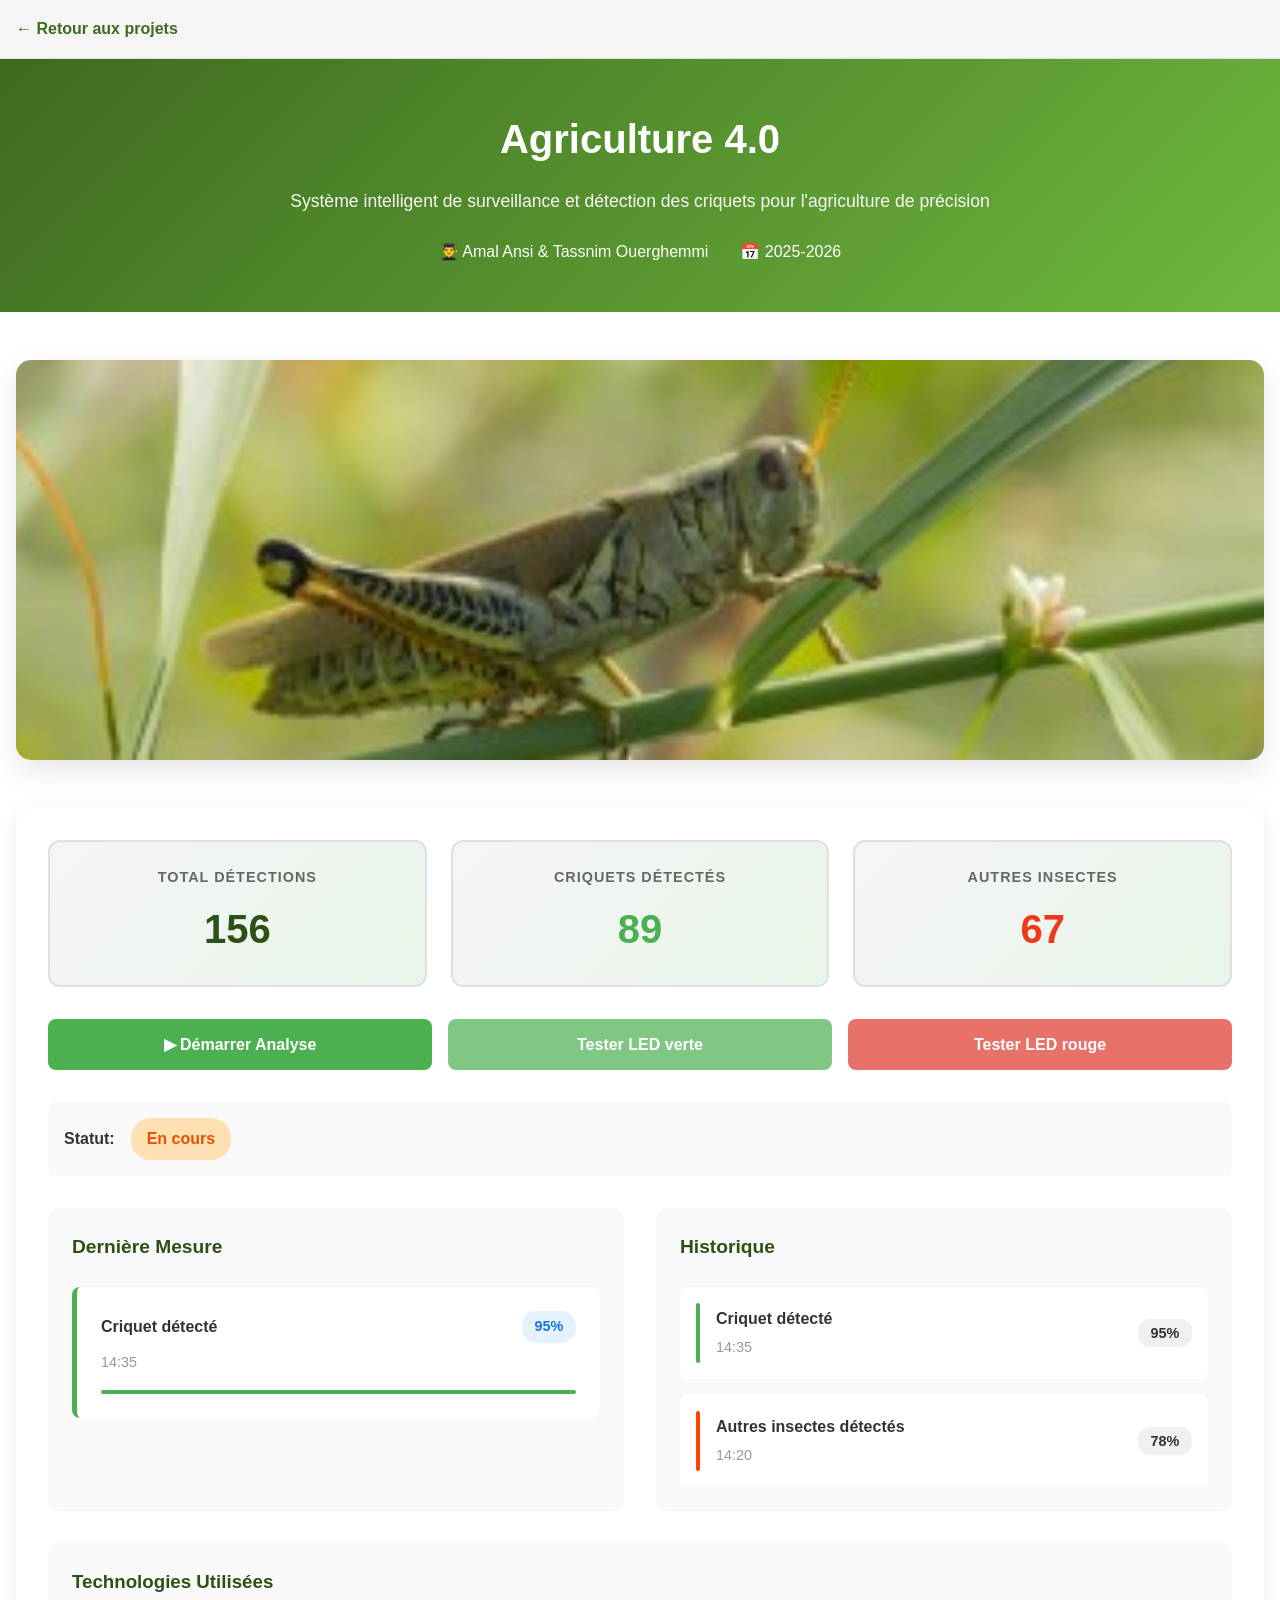
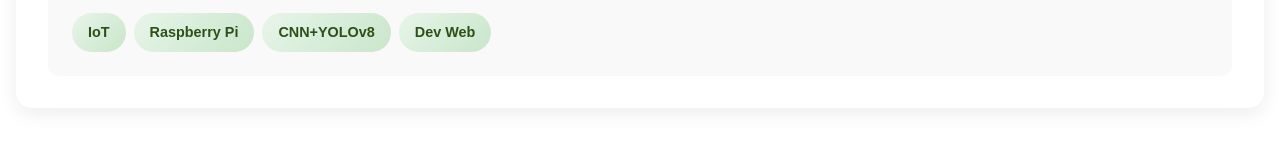
==== SmartAgriCom with html+css+js - Copie/agriculture4.html @ d2887321 "Version finale complète" ====
<!DOCTYPE html>
<html lang="fr">
<head>
    <meta charset="UTF-8">
    <meta name="viewport" content="width=device-width, initial-scale=1.0">
    <title>Agriculture 4.0 - Smart AgriCom</title>
    <link rel="stylesheet" href="https://cdnjs.cloudflare.com/ajax/libs/font-awesome/6.4.0/css/all.min.css">
    <link rel="stylesheet" href="criquets.css">
</head>
<body>
    <div class="projet-detail-page">
        <!-- ===== HEADER BACK ===== -->
        <div class="header-back">
            <div class="container">
                <a href="#" class="back-link" onclick="history.back(); return false;">← Retour aux projets</a>
            </div>
        </div>

        <!-- ===== PROJECT HEADER ===== -->
        <div class="projet-header">
            <div class="container">
                <h1>Agriculture 4.0</h1>
                <p>Système intelligent de surveillance et détection des criquets pour l'agriculture de précision</p>
                <div class="projet-meta">
                    <span class="meta-item">👨‍🎓 Amal Ansi & Tassnim Ouerghemmi</span>
                    <span class="meta-item">📅 2025-2026</span>
                </div>
            </div>
        </div>

        <!-- ===== MAIN CONTENT ===== -->
        <div class="container">
            <div class="detail-content">
                <!-- PROJECT IMAGE -->
                <div class="project-image">
                    <img src="assets/img/138.jpg" alt="Agriculture 4.0">
                </div>

                <!-- DASHBOARD -->
                <div class="dashboard">
                    <!-- STATISTICS ROW -->
                    <div class="stats-row">
                        <div class="stat-card">
                            <div class="stat-label">Total détections</div>
                            <div class="stat-value">156</div>
                        </div>
                        <div class="stat-card">
                            <div class="stat-label">Criquets détectés</div>
                            <div class="stat-value" style="color: #4caf50;">89</div>
                        </div>
                        <div class="stat-card">
                            <div class="stat-label">Autres insectes</div>
                            <div class="stat-value" style="color: #f13919;">67</div>
                        </div>
                    </div>

                    <!-- ACTION BUTTONS -->
                    <div class="actions-row">
                        <button class="action-btn btn-start" id="btn-start">
                            ▶ Démarrer Analyse
                        </button>
                        <button class="action-btn btn-stop hidden" id="btn-stop">
                            ⏹ Arrêter Analyse
                        </button>
                        <button class="action-btn btn-test-green" id="btn-test-green">
                            Tester LED verte
                        </button>
                        <button class="action-btn btn-test-red" id="btn-test-red">
                            Tester LED rouge
                        </button>
                    </div>

                    <!-- STATUS BAR -->
                    <div class="status-bar">
                        <span class="status-label">Statut:</span>
                        <span class="status-encours">En cours</span>
                    </div>

                    <!-- CAMERA SECTION (Hidden by default) -->
                    <div class="camera-section hidden" id="camera-section">
                        <h3>Flux de Caméra - Détection en Direct</h3>
                        <div class="camera-container">
                            <video id="camera-video" playsinline autoplay></video>
                            <canvas id="camera-canvas" style="display: none;"></canvas>
                            <div class="camera-overlay">
                                <div class="detection-info">
                                    <p id="detection-status">Initialisation caméra...</p>
                                    <div class="detection-counter">
                                        <span>Criquets détectés: <strong id="crickets-count">0</strong></span>
                                    </div>
                                </div>
                            </div>
                        </div>
                    </div>

                    <!-- LATEST MEASUREMENT & HISTORY -->
                    <div class="content-grid">
                        <div class="latest-section">
                            <h3>Dernière Mesure</h3>
                            <div class="latest-item">
                                <div class="latest-header">
                                    <span class="latest-title">Criquet détecté</span>
                                    <span class="latest-percentage">95%</span>
                                </div>
                                <div class="latest-time">14:35</div>
                                <div class="latest-indicator" style="background-color: #4caf50;"></div>
                            </div>
                        </div>

                        <div class="history-section">
                            <h3>Historique</h3>
                            <div class="history-list">
                                <!-- History Item 1 -->
                                <div class="history-item">
                                    <div class="history-marker" style="border-left-color: #4caf50;"></div>
                                    <div class="history-info">
                                        <div class="history-message">Criquet détecté</div>
                                        <div class="history-time">14:35</div>
                                    </div>
                                    <div class="history-percentage">
                                        <span class="percentage-value">95%</span>
                                    </div>
                                </div>

                                <!-- History Item 2 -->
                                <div class="history-item">
                                    <div class="history-marker" style="border-left-color: #ff4400;"></div>
                                    <div class="history-info">
                                        <div class="history-message">Autres insectes détectés</div>
                                        <div class="history-time">14:20</div>
                                    </div>
                                    <div class="history-percentage">
                                        <span class="percentage-value">78%</span>
                                    </div>
                                </div>
                            </div>
                        </div>
                    </div>

                    <!-- TECHNOLOGIES SECTION -->
                    <div class="tech-section">
                        <h3>Technologies Utilisées</h3>
                        <div class="tech-badges">
                            <span class="tech-badge">IoT</span>
                            <span class="tech-badge">Raspberry Pi</span>
                            <span class="tech-badge">CNN+YOLOv8</span>
                            <span class="tech-badge">Dev Web</span>
                        </div>
                    </div>
                </div>
            </div>
        </div>
    </div>

    <!-- MODAL FOR CAMERA ERROR -->
    <div class="modal hidden" id="error-modal">
        <div class="modal-content">
            <div class="modal-header">
                <h2>Accès à la Caméra</h2>
                <button class="modal-close" id="modal-close">&times;</button>
            </div>
            <div class="modal-body">
                <p id="error-message">Une erreur s'est produite lors de l'accès à la caméra.</p>
            </div>
            <div class="modal-footer">
                <button class="btn-ok" id="btn-ok">OK</button>
            </div>
        </div>
    </div>

    <script src="criquets.js"></script>
</body>
</html>
---- SmartAgriCom with html+css+js - Copie/criquets.css ----
* {
    margin: 0;
    padding: 0;
    box-sizing: border-box;
}

html {
    scroll-behavior: smooth;
}

body {
    font-family: 'Segoe UI', Tahoma, Geneva, Verdana, sans-serif;
    line-height: 1.6;
    color: #2c3e50;
    background-color: #fff;
}

.container {
    max-width: 1280px;
    margin: 0 auto;
    padding: 0 1rem;
}

.hidden {
    display: none !important;
}

/* ===== HEADER BACK ===== */
.header-back {
    background: #f5f5f5;
    padding: 1rem 0;
    border-bottom: 1px solid #e0e0e0;
}

.back-link {
    color: #3d6b1f;
    text-decoration: none;
    font-weight: 600;
    transition: all 0.3s ease;
    display: inline-block;
    cursor: pointer;
}

.back-link:hover {
    color: #2d5016;
    transform: translateX(-5px);
}

/* ===== PROJECT HEADER ===== */
.projet-header {
    background: linear-gradient(135deg, #3d6b1f 0%, #6fb73e 100%);
    color: white;
    padding: 3rem 0;
    text-align: center;
}

.projet-header h1 {
    font-size: 2.5rem;
    margin-bottom: 1rem;
    font-weight: bold;
}

.projet-header p {
    font-size: 1.1rem;
    opacity: 0.95;
    margin-bottom: 1.5rem;
}

.projet-meta {
    display: flex;
    gap: 2rem;
    justify-content: center;
    flex-wrap: wrap;
}

.meta-item {
    font-size: 1rem;
}

/* ===== DETAIL CONTENT ===== */
.detail-content {
    padding: 3rem 0;
}

.project-image {
    margin-bottom: 3rem;
    border-radius: 15px;
    overflow: hidden;
    box-shadow: 0 10px 30px rgba(0, 0, 0, 0.1);
}

.project-image img {
    width: 100%;
    height: 400px;
    object-fit: cover;
    display: block;
}

/* ===== DASHBOARD ===== */
.dashboard {
    background: white;
    border-radius: 15px;
    padding: 2rem;
    box-shadow: 0 5px 20px rgba(0, 0, 0, 0.08);
}

/* STATISTICS ROW */
.stats-row {
    display: grid;
    grid-template-columns: repeat(auto-fit, minmax(200px, 1fr));
    gap: 1.5rem;
    margin-bottom: 2rem;
}

.stat-card {
    background: linear-gradient(135deg, #f5f5f5 0%, #e8f5e9 100%);
    padding: 1.5rem;
    border-radius: 12px;
    text-align: center;
    border: 2px solid #e0e0e0;
}

.stat-label {
    color: #666;
    font-size: 0.9rem;
    font-weight: 600;
    text-transform: uppercase;
    margin-bottom: 0.5rem;
    letter-spacing: 1px;
}

.stat-value {
    font-size: 2.5rem;
    font-weight: 800;
    color: #2d5016;
}

/* ACTIONS ROW */
.actions-row {
    display: grid;
    grid-template-columns: repeat(auto-fit, minmax(150px, 1fr));
    gap: 1rem;
    margin-bottom: 2rem;
}

.action-btn {
    padding: 1rem 1.5rem;
    border: none;
    border-radius: 8px;
    font-size: 1rem;
    font-weight: 600;
    cursor: pointer;
    transition: all 0.3s ease;
    text-align: center;
}

.btn-start {
    background: #4caf50;
    color: white;
}

.btn-start:hover {
    background: #45a049;
    transform: translateY(-2px);
    box-shadow: 0 5px 15px rgba(76, 175, 80, 0.3);
}

.btn-stop {
    background: #f44336;
    color: white;
}

.btn-stop:hover {
    background: #da190b;
    transform: translateY(-2px);
    box-shadow: 0 5px 15px rgba(244, 67, 54, 0.3);
}

.btn-test-green {
    background: #81c784;
    color: white;
}

.btn-test-green:hover {
    background: #66bb6a;
    transform: translateY(-2px);
    box-shadow: 0 5px 15px rgba(129, 199, 132, 0.3);
}

.btn-test-red {
    background: #e87169;
    color: white;
}

.btn-test-red:hover {
    background: #ec4827;
    transform: translateY(-2px);
    box-shadow: 0 5px 15px rgba(232, 113, 105, 0.3);
}

/* STATUS BAR */
.status-bar {
    padding: 1rem;
    background: #f9f9f9;
    border-radius: 8px;
    margin-bottom: 2rem;
    display: flex;
    align-items: center;
    gap: 1rem;
}

.status-label {
    font-weight: 600;
    color: #333;
}

.status-deploye {
    background: #c8e6c9;
    color: #1b5e20;
    padding: 0.5rem 1rem;
    border-radius: 20px;
    font-weight: 600;
}

.status-encours {
    background: #ffe0b2;
    color: #e65100;
    padding: 0.5rem 1rem;
    border-radius: 20px;
    font-weight: 600;
}

.status-prototype {
    background: #bbdefb;
    color: #01579b;
    padding: 0.5rem 1rem;
    border-radius: 20px;
    font-weight: 600;
}

/* CAMERA SECTION */
.camera-section {
    background: #f9f9f9;
    padding: 2rem;
    border-radius: 10px;
    margin-bottom: 2rem;
}

.camera-section h3 {
    color: #2d5016;
    margin-bottom: 1.5rem;
    font-size: 1.2rem;
}

.camera-container {
    position: relative;
    width: 100%;
    max-width: 600px;
    margin: 0 auto;
    background: #000;
    border-radius: 10px;
    overflow: hidden;
    box-shadow: 0 5px 15px rgba(0, 0, 0, 0.2);
}

#camera-video {
    width: 100%;
    height: auto;
    display: block;
    transform: scaleX(-1);
}

.camera-overlay {
    position: absolute;
    top: 0;
    left: 0;
    right: 0;
    bottom: 0;
    pointer-events: none;
}

.detection-info {
    position: absolute;
    bottom: 0;
    left: 0;
    right: 0;
    background: rgba(0, 0, 0, 0.7);
    color: white;
    padding: 1rem;
    text-align: center;
}

.detection-info p {
    margin: 0;
    font-weight: 600;
    margin-bottom: 0.5rem;
}

.detection-counter {
    font-size: 0.9rem;
    color: #81c784;
}

.detection-counter strong {
    color: #4caf50;
    font-size: 1.1rem;
}

/* CONTENT GRID */
.content-grid {
    display: grid;
    grid-template-columns: 1fr 1fr;
    gap: 2rem;
    margin-bottom: 2rem;
}

.latest-section,
.history-section {
    background: #f9f9f9;
    padding: 1.5rem;
    border-radius: 10px;
}

.latest-section h3,
.history-section h3 {
    color: #2d5016;
    margin-bottom: 1.5rem;
    font-size: 1.2rem;
}

.latest-item {
    background: white;
    padding: 1.5rem;
    border-radius: 8px;
    border-left: 5px solid #4caf50;
}

.latest-header {
    display: flex;
    justify-content: space-between;
    align-items: center;
    margin-bottom: 0.5rem;
}

.latest-title {
    font-weight: 600;
    color: #333;
}

.latest-percentage {
    background: #e3f2fd;
    color: #1976d2;
    padding: 0.3rem 0.8rem;
    border-radius: 15px;
    font-size: 0.9rem;
    font-weight: 600;
}

.latest-time {
    color: #999;
    font-size: 0.9rem;
    margin-bottom: 1rem;
}

.latest-indicator {
    height: 4px;
    border-radius: 2px;
    background: #4caf50;
}

.history-list {
    display: flex;
    flex-direction: column;
    gap: 1rem;
}

.history-item {
    background: white;
    padding: 1rem;
    border-radius: 8px;
    display: flex;
    align-items: center;
    gap: 1rem;
}

.history-marker {
    width: 4px;
    height: 60px;
    border-radius: 2px;
    border-left: 4px solid;
    flex-shrink: 0;
}

.history-info {
    flex: 1;
}

.history-message {
    font-weight: 600;
    color: #333;
    margin-bottom: 0.25rem;
}

.history-time {
    color: #999;
    font-size: 0.9rem;
}

.history-percentage {
    text-align: right;
}

.percentage-value {
    background: #f0f0f0;
    color: #333;
    padding: 0.4rem 0.8rem;
    border-radius: 12px;
    font-weight: 600;
    font-size: 0.9rem;
}

/* TECHNOLOGIES SECTION */
.tech-section {
    background: #f9f9f9;
    padding: 1.5rem;
    border-radius: 10px;
}

.tech-section h3 {
    color: #2d5016;
    margin-bottom: 1rem;
}

.tech-badges {
    display: flex;
    flex-wrap: wrap;
    gap: 0.5rem;
}

.tech-badge {
    background: linear-gradient(135deg, #e8f5e9 0%, #c8e6c9 100%);
    color: #2d5016;
    padding: 0.5rem 1rem;
    border-radius: 20px;
    font-weight: 600;
    font-size: 0.9rem;
}

/* MODAL */
.modal {
    position: fixed;
    top: 0;
    left: 0;
    right: 0;
    bottom: 0;
    background: rgba(0, 0, 0, 0.5);
    display: flex;
    align-items: center;
    justify-content: center;
    z-index: 1000;
}

.modal-content {
    background: white;
    border-radius: 10px;
    box-shadow: 0 5px 20px rgba(0, 0, 0, 0.3);
    max-width: 400px;
    width: 90%;
}

.modal-header {
    display: flex;
    justify-content: space-between;
    align-items: center;
    padding: 1.5rem;
    border-bottom: 1px solid #e0e0e0;
}

.modal-header h2 {
    color: #2d5016;
    font-size: 1.3rem;
    margin: 0;
}

.modal-close {
    background: none;
    border: none;
    font-size: 1.5rem;
    cursor: pointer;
    color: #999;
}

.modal-body {
    padding: 1.5rem;
}

.modal-body p {
    color: #666;
    margin: 0;
}

.modal-footer {
    padding: 1rem 1.5rem;
    border-top: 1px solid #e0e0e0;
    display: flex;
    justify-content: flex-end;
}

.btn-ok {
    background: #3d6b1f;
    color: white;
    padding: 0.7rem 1.5rem;
    border: none;
    border-radius: 5px;
    cursor: pointer;
    font-weight: 600;
    transition: all 0.3s ease;
}

.btn-ok:hover {
    background: #2d5016;
}

/* RESPONSIVE */
@media (max-width: 968px) {
    .project-image img {
        height: 300px;
    }

    .content-grid {
        grid-template-columns: 1fr;
    }

    .actions-row {
        grid-template-columns: 1fr 1fr;
    }

    .projet-header h1 {
        font-size: 1.8rem;
    }

    .projet-meta {
        flex-direction: column;
        gap: 1rem;
    }
}

@media (max-width: 600px) {
    .project-image img {
        height: 250px;
    }

    .stats-row {
        grid-template-columns: 1fr;
    }

    .actions-row {
        grid-template-columns: 1fr;
    }

    .latest-header {
        flex-direction: column;
        align-items: flex-start;
        gap: 0.5rem;
    }

    .projet-header {
        padding: 2rem 0;
    }

    .projet-header h1 {
        font-size: 1.5rem;
    }

    .projet-header p {
        font-size: 1rem;
    }

    .detail-content {
        padding: 2rem 0;
    }

    .dashboard {
        padding: 1.5rem;
    }

    .stat-value {
        font-size: 2rem;
    }

    .action-btn {
        padding: 0.8rem 1rem;
        font-size: 0.9rem;
    }
}

@media (max-width: 360px) {
    .projet-header h1 {
        font-size: 1.3rem;
    }

    .stat-card {
        padding: 1rem;
    }

    .stat-label {
        font-size: 0.8rem;
    }

    .stat-value {
        font-size: 1.8rem;
    }

    .action-btn {
        padding: 0.7rem 0.8rem;
        font-size: 0.85rem;
    }
}
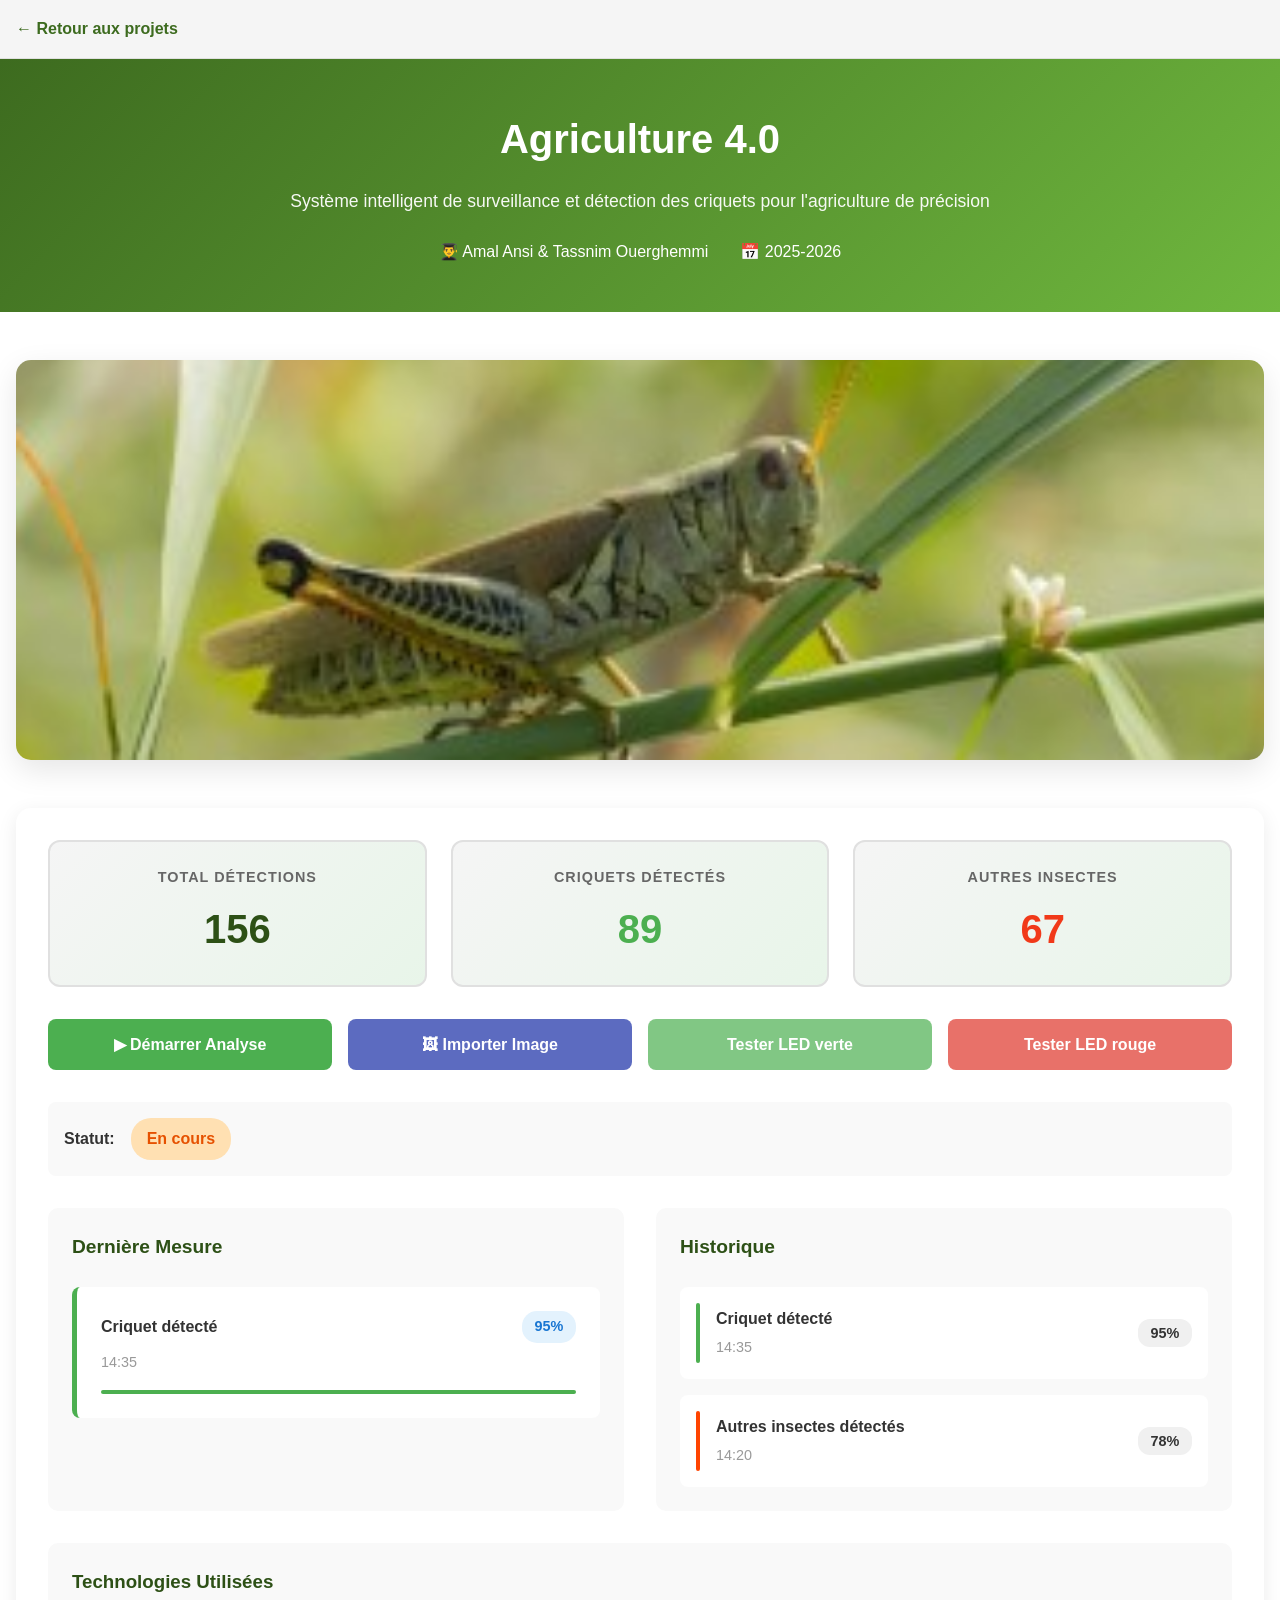
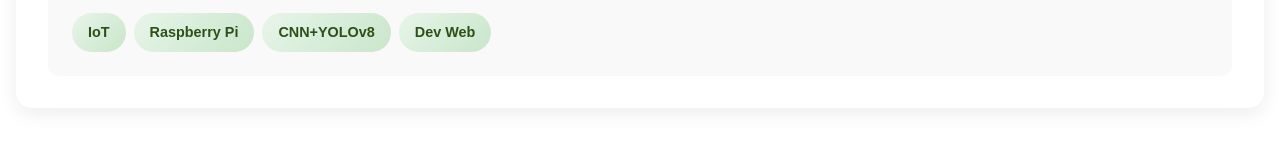
==== commit 0b0ac324: "update: ajout des dernières modifications" ====
--- a/SmartAgriCom with html+css+js - Copie/agriculture4.html
+++ b/SmartAgriCom with html+css+js - Copie/agriculture4.html
@@ -62,6 +62,9 @@
                         <button class="action-btn btn-stop hidden" id="btn-stop">
                             ⏹ Arrêter Analyse
                         </button>
+                        <button class="action-btn btn-upload-image" id="btn-upload-image">
+                            🖼 Importer Image
+                        </button>
                         <button class="action-btn btn-test-green" id="btn-test-green">
                             Tester LED verte
                         </button>
@@ -69,6 +72,7 @@
                             Tester LED rouge
                         </button>
                     </div>
+                    <input type="file" id="image-upload-input" accept="image/*" class="hidden">
 
                     <!-- STATUS BAR -->
                     <div class="status-bar">
@@ -89,6 +93,17 @@
                                         <span>Criquets détectés: <strong id="crickets-count">0</strong></span>
                                     </div>
                                 </div>
+                            </div>
+                        </div>
+                    </div>
+
+                    <!-- IMAGE DETECTION SECTION (Hidden by default) -->
+                    <div class="image-detection-section hidden" id="image-detection-section">
+                        <h3>Détection sur Image Importée</h3>
+                        <div class="image-detection-container">
+                            <img id="uploaded-image-preview" alt="Image importée pour analyse">
+                            <div class="image-detection-result">
+                                <p id="image-detection-status">Aucune image importée.</p>
                             </div>
                         </div>
                     </div>
--- a/SmartAgriCom with html+css+js - Copie/criquets.css
+++ b/SmartAgriCom with html+css+js - Copie/criquets.css
@@ -174,6 +174,17 @@
     background: #da190b;
     transform: translateY(-2px);
     box-shadow: 0 5px 15px rgba(244, 67, 54, 0.3);
+}
+
+.btn-upload-image {
+    background: #5c6bc0;
+    color: white;
+}
+
+.btn-upload-image:hover {
+    background: #3f51b5;
+    transform: translateY(-2px);
+    box-shadow: 0 5px 15px rgba(92, 107, 192, 0.3);
 }
 
 .btn-test-green {
@@ -306,6 +317,48 @@
     font-size: 1.1rem;
 }
 
+/* IMAGE DETECTION SECTION */
+.image-detection-section {
+    background: #f9f9f9;
+    padding: 2rem;
+    border-radius: 10px;
+    margin-bottom: 2rem;
+}
+
+.image-detection-section h3 {
+    color: #2d5016;
+    margin-bottom: 1.5rem;
+    font-size: 1.2rem;
+}
+
+.image-detection-container {
+    max-width: 700px;
+    margin: 0 auto;
+    background: white;
+    border-radius: 10px;
+    overflow: hidden;
+    border: 1px solid #e0e0e0;
+}
+
+#uploaded-image-preview {
+    width: 100%;
+    max-height: 420px;
+    object-fit: contain;
+    display: block;
+    background: #f0f0f0;
+}
+
+.image-detection-result {
+    padding: 1rem;
+    border-top: 1px solid #e0e0e0;
+    text-align: center;
+}
+
+.image-detection-result p {
+    font-weight: 600;
+    color: #333;
+}
+
 /* CONTENT GRID */
 .content-grid {
     display: grid;
